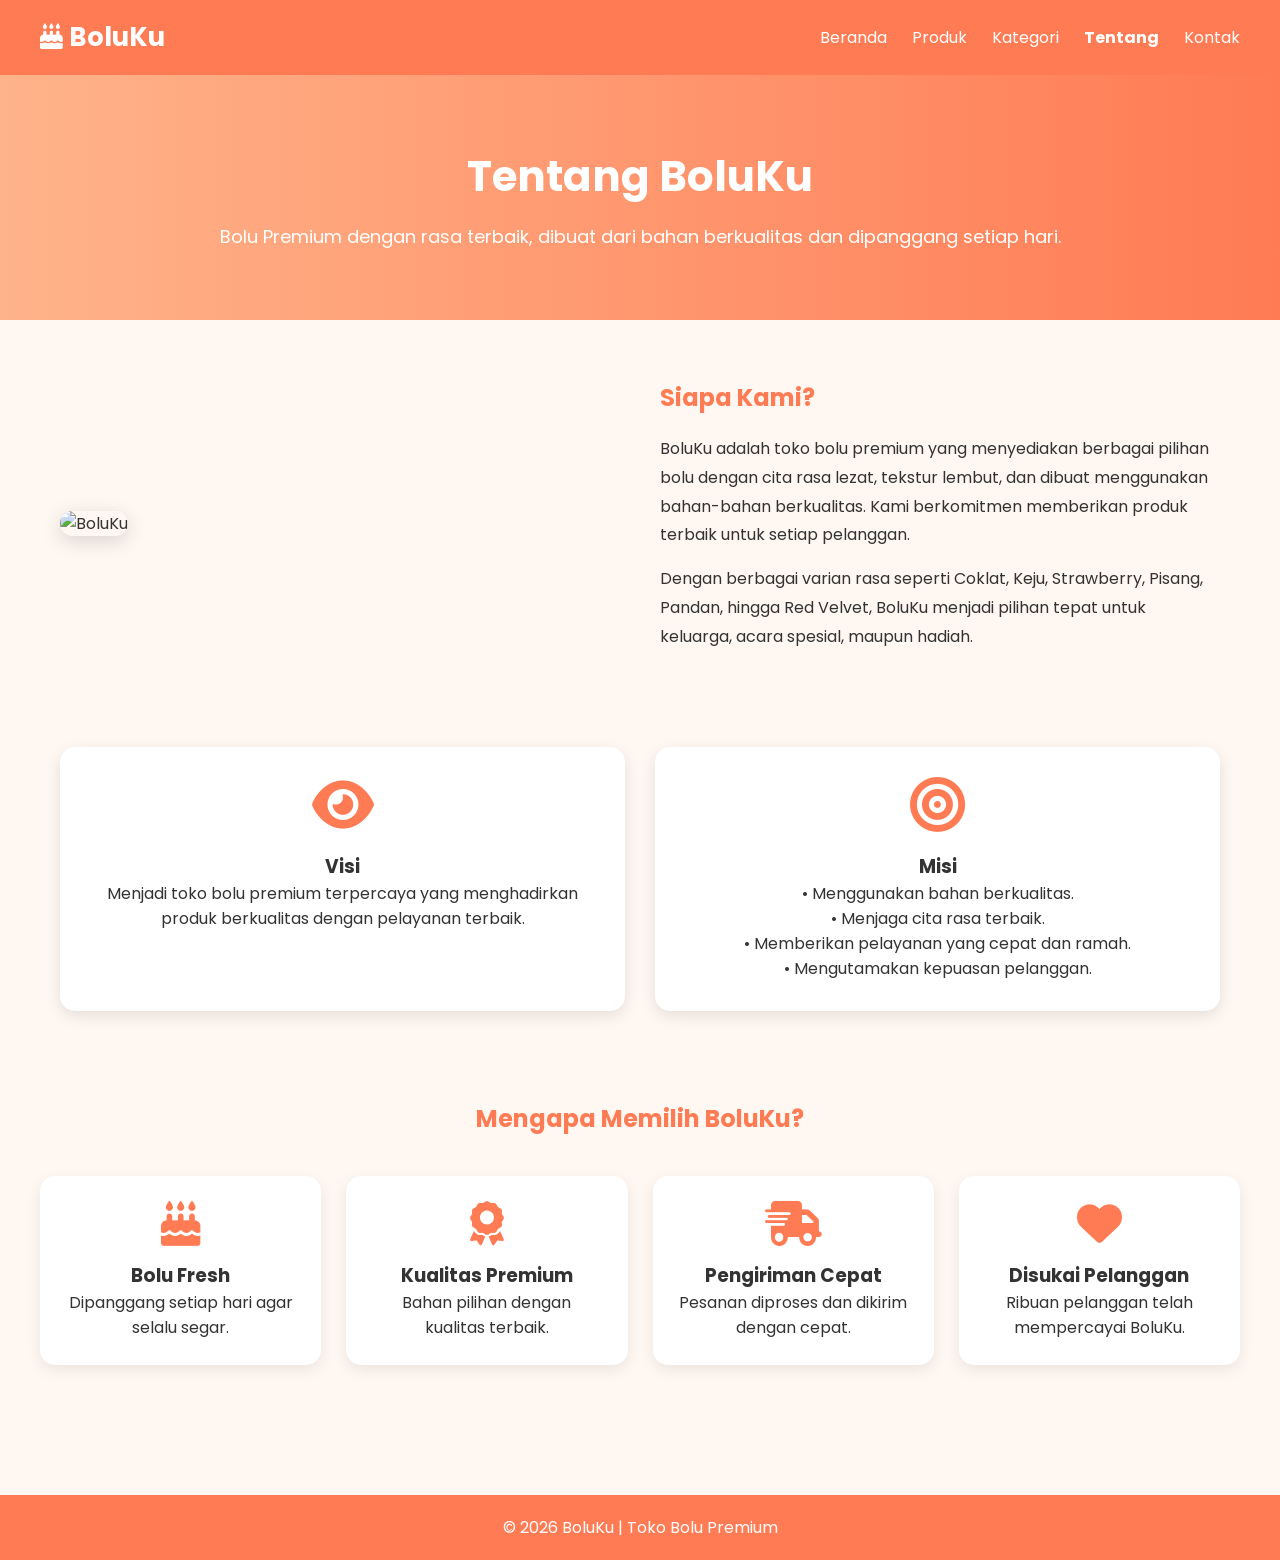
==== tentang.html @ 7dddadf2 "Add files via upload" ====
<!DOCTYPE html>
<html lang="id">
<head>
    <meta charset="UTF-8">
    <meta name="viewport" content="width=device-width, initial-scale=1.0">
    <title>Tentang Kami - BoluKu</title>

    <link rel="stylesheet" href="tentang.css">

    <link href="https://fonts.googleapis.com/css2?family=Poppins:wght@300;400;500;600;700&display=swap" rel="stylesheet">

    <link rel="stylesheet"
    href="https://cdnjs.cloudflare.com/ajax/libs/font-awesome/6.5.2/css/all.min.css">
</head>
<body>

<!-- ================= NAVBAR ================= -->

<header>

<nav>

<div class="logo">
<i class="fa-solid fa-cake-candles"></i>
<span>BoluKu</span>
</div>

<ul>
<li><a href="index.html">Beranda</a></li>
<li><a href="produk.html">Produk</a></li>
<li><a href="kategori.html">Kategori</a></li>
<li><a href="tentang.html" class="active">Tentang</a></li>
<li><a href="kontak.html">Kontak</a></li>
</ul>

</nav>

</header>

<!-- ================= HERO ================= -->

<section class="hero">

<h1>Tentang BoluKu</h1>

<p>
Bolu Premium dengan rasa terbaik, dibuat dari bahan berkualitas dan dipanggang setiap hari.
</p>

</section>

<!-- ================= TENTANG ================= -->

<section class="about">

<div class="about-image">

<img src="images/toko-bolu.jpg" alt="BoluKu">

</div>

<div class="about-text">

<h2>Siapa Kami?</h2>

<p>
BoluKu adalah toko bolu premium yang menyediakan berbagai pilihan bolu dengan cita rasa lezat, tekstur lembut, dan dibuat menggunakan bahan-bahan berkualitas. Kami berkomitmen memberikan produk terbaik untuk setiap pelanggan.
</p>

<p>
Dengan berbagai varian rasa seperti Coklat, Keju, Strawberry, Pisang, Pandan, hingga Red Velvet, BoluKu menjadi pilihan tepat untuk keluarga, acara spesial, maupun hadiah.
</p>

</div>

</section>

<!-- ================= VISI MISI ================= -->

<section class="visi-misi">

<div class="card">

<i class="fa-solid fa-eye"></i>

<h3>Visi</h3>

<p>
Menjadi toko bolu premium terpercaya yang menghadirkan produk berkualitas dengan pelayanan terbaik.
</p>

</div>

<div class="card">

<i class="fa-solid fa-bullseye"></i>

<h3>Misi</h3>

<p>
• Menggunakan bahan berkualitas.<br>
• Menjaga cita rasa terbaik.<br>
• Memberikan pelayanan yang cepat dan ramah.<br>
• Mengutamakan kepuasan pelanggan.
</p>

</div>

</section>

<!-- ================= KEUNGGULAN ================= -->

<section class="keunggulan">

<h2>Mengapa Memilih BoluKu?</h2>

<div class="fitur">

<div class="fitur-card">
<i class="fa-solid fa-cake-candles"></i>
<h3>Bolu Fresh</h3>
<p>Dipanggang setiap hari agar selalu segar.</p>
</div>

<div class="fitur-card">
<i class="fa-solid fa-award"></i>
<h3>Kualitas Premium</h3>
<p>Bahan pilihan dengan kualitas terbaik.</p>
</div>

<div class="fitur-card">
<i class="fa-solid fa-truck-fast"></i>
<h3>Pengiriman Cepat</h3>
<p>Pesanan diproses dan dikirim dengan cepat.</p>
</div>

<div class="fitur-card">
<i class="fa-solid fa-heart"></i>
<h3>Disukai Pelanggan</h3>
<p>Ribuan pelanggan telah mempercayai BoluKu.</p>
</div>

</div>

</section>

<!-- ================= FOOTER ================= -->

<footer>

<p>
© 2026 BoluKu | Toko Bolu Premium
</p>

</footer>

</body>
</html>
---- tentang.css ----
*{
margin:0;
padding:0;
box-sizing:border-box;
font-family:Poppins,sans-serif;
}

body{
background:#fff7f2;
color:#333;
}

/* Navbar */

header{
background:#ff7b54;
padding:18px 40px;
}

nav{
display:flex;
justify-content:space-between;
align-items:center;
}

.logo{
color:white;
font-size:26px;
font-weight:700;
}

nav ul{
display:flex;
list-style:none;
gap:25px;
}

nav ul li a{
text-decoration:none;
color:white;
}

.active{
font-weight:bold;
}

/* Hero */

.hero{
text-align:center;
padding:70px 20px;
background:linear-gradient(to right,#ffb38a,#ff7b54);
color:white;
}

.hero h1{
font-size:42px;
margin-bottom:15px;
}

.hero p{
font-size:18px;
}

/* About */

.about{
max-width:1200px;
margin:60px auto;
display:grid;
grid-template-columns:1fr 1fr;
gap:40px;
align-items:center;
padding:0 20px;
}

.about img{
width:100%;
border-radius:15px;
box-shadow:0 5px 20px rgba(0,0,0,.15);
}

.about-text h2{
color:#ff7b54;
margin-bottom:20px;
}

.about-text p{
margin-bottom:15px;
line-height:1.8;
}

/* Visi Misi */

.visi-misi{
max-width:1200px;
margin:auto;
display:grid;
grid-template-columns:repeat(auto-fit,minmax(300px,1fr));
gap:30px;
padding:20px;
}

.card{
background:white;
padding:30px;
text-align:center;
border-radius:15px;
box-shadow:0 5px 15px rgba(0,0,0,.1);
}

.card i{
font-size:55px;
color:#ff7b54;
margin-bottom:20px;
}

/* Keunggulan */

.keunggulan{
padding:70px 20px;
text-align:center;
}

.keunggulan h2{
color:#ff7b54;
margin-bottom:40px;
}

.fitur{
display:grid;
grid-template-columns:repeat(auto-fit,minmax(220px,1fr));
gap:25px;
max-width:1200px;
margin:auto;
}

.fitur-card{
background:white;
padding:25px;
border-radius:15px;
box-shadow:0 5px 15px rgba(0,0,0,.08);
transition:.3s;
}

.fitur-card:hover{
transform:translateY(-8px);
}

.fitur-card i{
font-size:45px;
color:#ff7b54;
margin-bottom:15px;
}

/* Footer */

footer{
margin-top:60px;
background:#ff7b54;
color:white;
text-align:center;
padding:20px;
}

/* Responsive */

@media(max-width:768px){

.about{
grid-template-columns:1fr;
}

nav{
flex-direction:column;
gap:15px;
}

nav ul{
flex-wrap:wrap;
justify-content:center;
}

.hero h1{
font-size:32px;
}

}
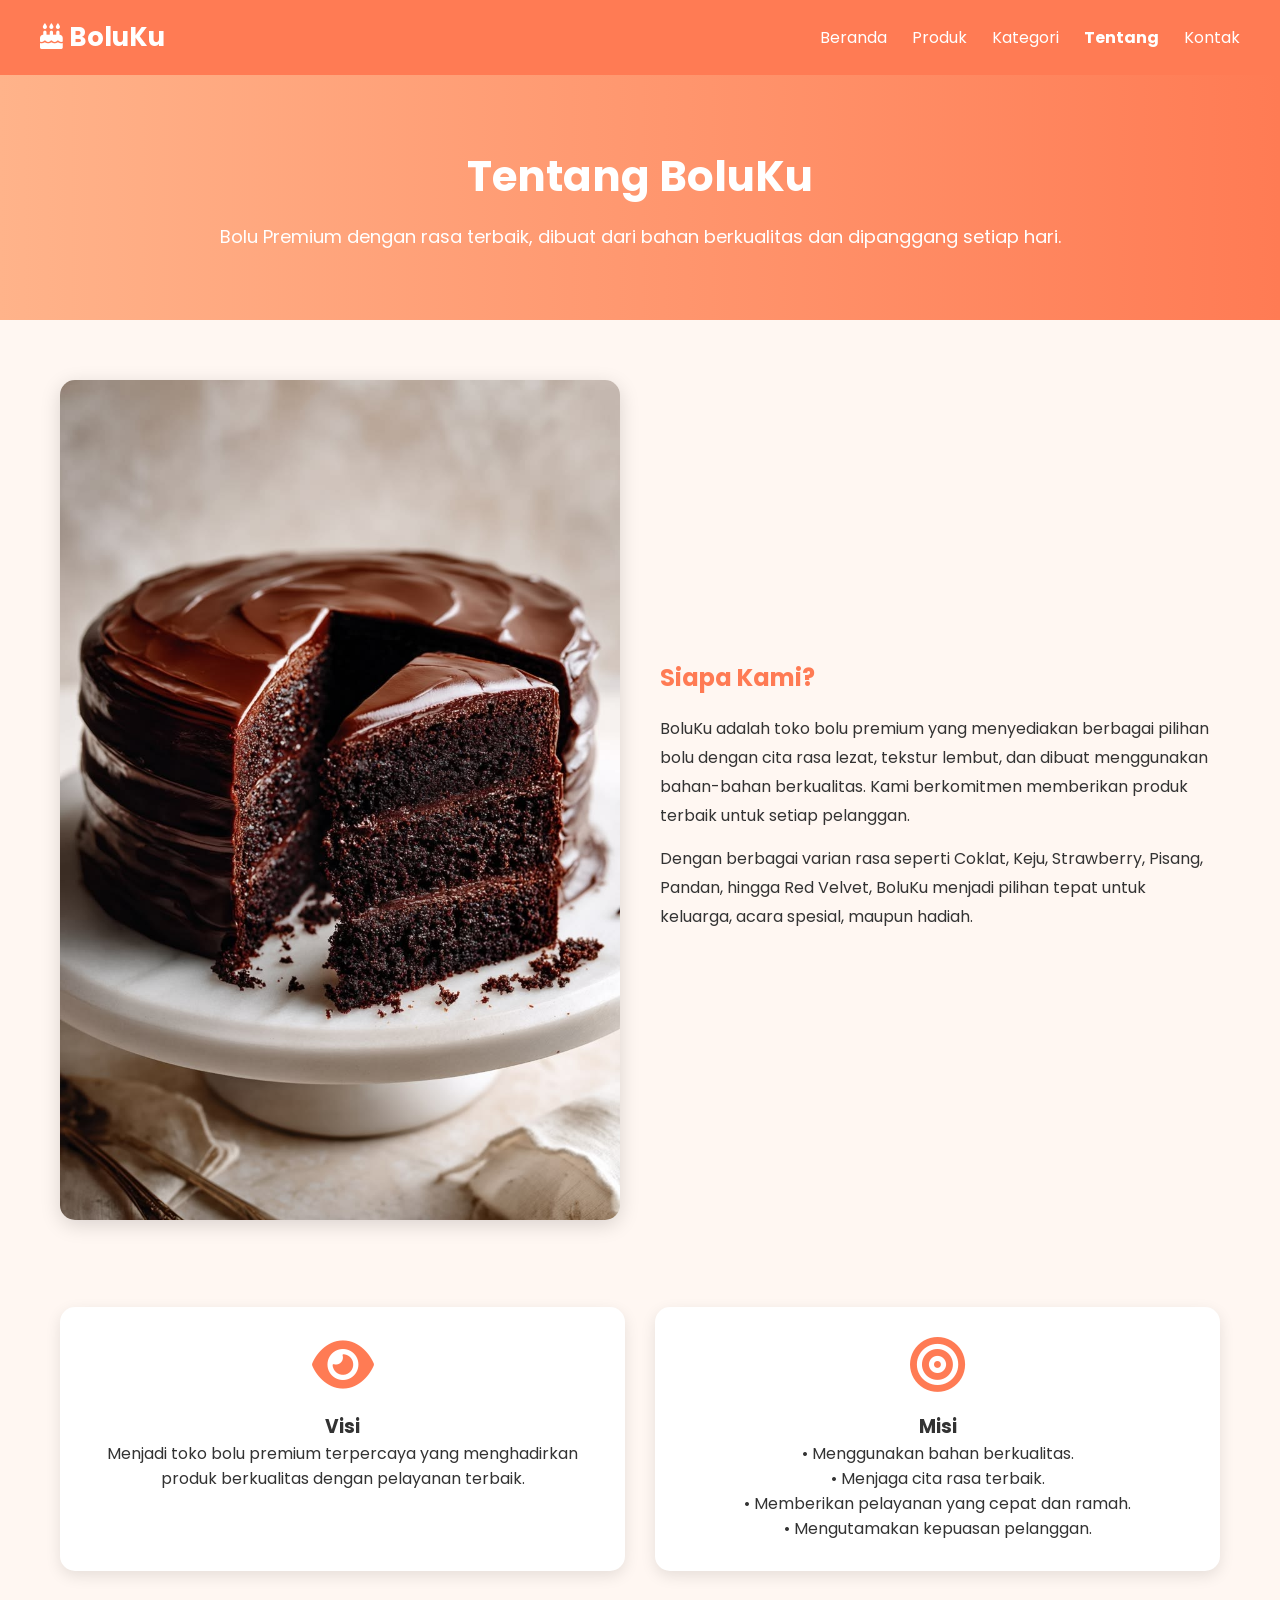
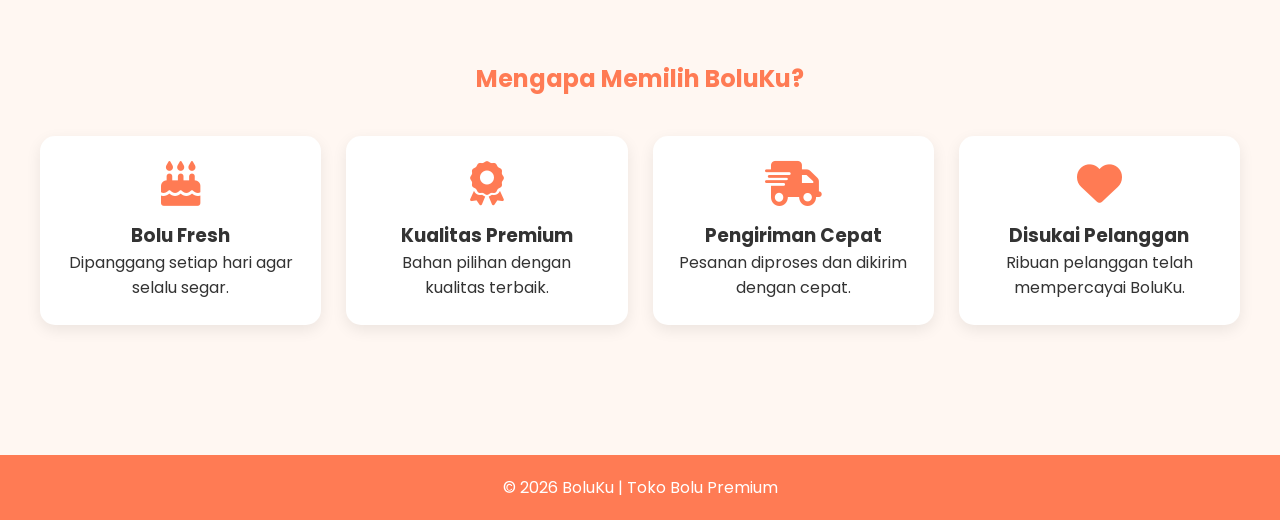
==== commit 429ad4a8: "Add files via upload" ====
--- a/tentang.html
+++ b/tentang.html
@@ -55,7 +55,7 @@
 
 <div class="about-image">
 
-<img src="images/toko-bolu.jpg" alt="BoluKu">
+<img src="bolu coklat.jpg" alt="BoluKu">
 
 </div>
 
